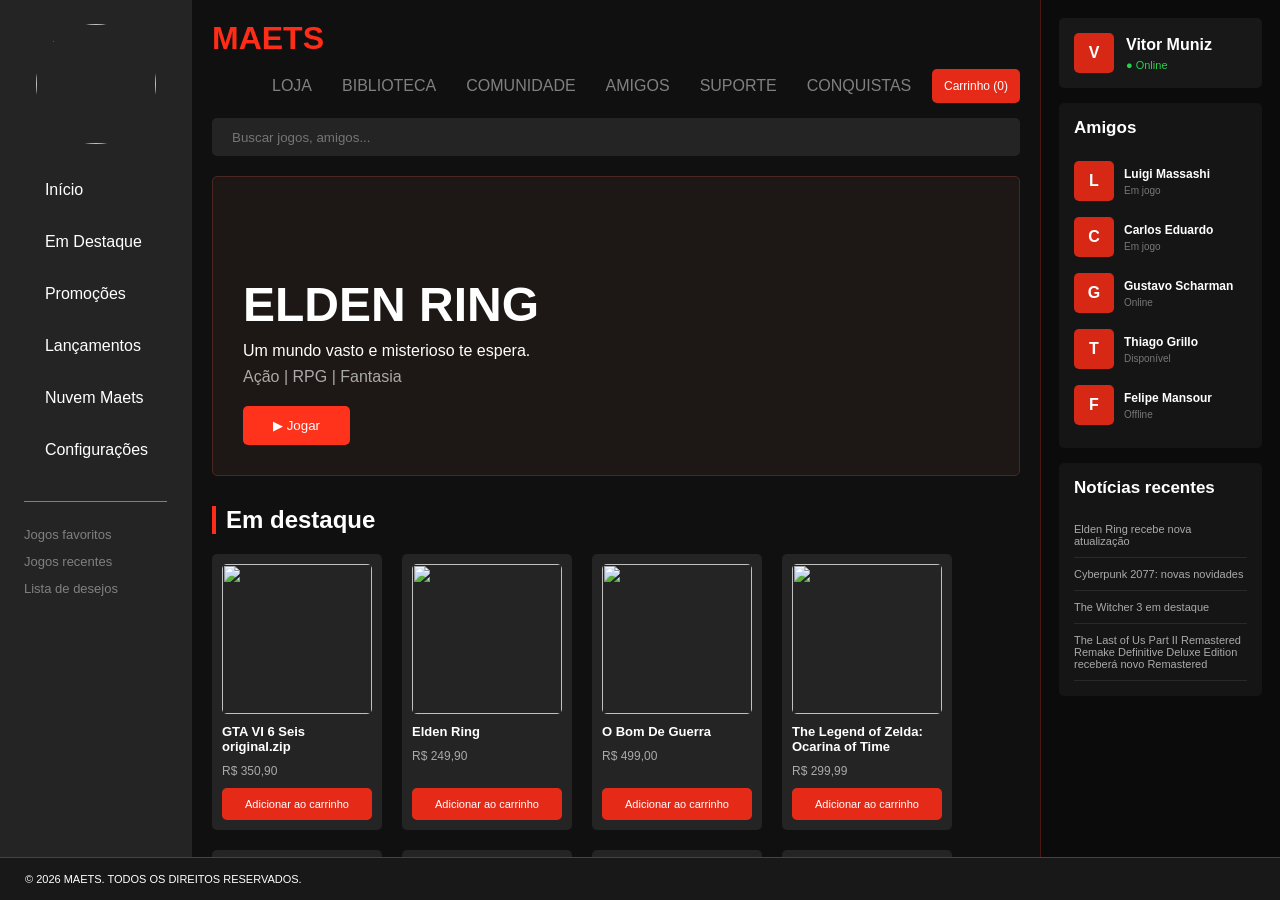
==== index.html @ ad661e53 "Add files via upload Upload do html, css e js com a primeira função (carrinho)" ====
<!DOCTYPE html>
<html lang="pt-br">
<head>
    <meta charset="UTF-8">
    <meta name="viewport" content="width=device-width, initial-scale=1.0">
    <link rel="stylesheet" type="text/css" href="style.css">
    <title>MAETS</title>
    <link rel="icon" type="image/x-icon" href="images/logo.png">
    <style>
    html::-webkit-scrollbar, 
    body::-webkit-scrollbar,
    *::-webkit-scrollbar {
      display: none !important;
    }

    html, body, * {
      -ms-overflow-style: none !important;  
      scrollbar-width: none !important;     
    }
    </style>
    <script src="script.js" defer></script>
</head>
   
<body>

    <div class="maets-page">

        <div class="main-content">

            <aside class="sidebar">

                <img class="logo" src="images/logo.png">

                <nav class="menu">
                    <a href="#">&nbsp; Início</a>
                    <a href="#">&nbsp; Em Destaque</a>
                    <a href="#">&nbsp; Promoções</a>
                    <a href="#">&nbsp; Lançamentos</a>
                    <a href="#">&nbsp; Nuvem Maets</a>
                    <a href="#">&nbsp; Configurações</a>
                </nav>

                <div class="menu-extra">
                    <a href="#">Jogos favoritos</a>
                    <a href="#">Jogos recentes</a>
                    <a href="#">Lista de desejos</a>
                </div>

            </aside>

            <main class="main">

                <div class="top">
                    <h1>MAETS</h1>

                    <div class="top-menu">
                        <a href="#">LOJA</a>
                        <a href="#">BIBLIOTECA</a>
                        <a href="#">COMUNIDADE</a>
                        <a href="#">AMIGOS</a>
                        <a href="#">SUPORTE</a>
                        <a href="#">CONQUISTAS</a>
                    </div>
                </div>

                <div class="search">
                    <input type="text" placeholder="Buscar jogos, amigos...">
                </div>

                <section class="banner">
                    <div class="banner-text">
                        <h2>ELDEN RING</h2>
                        <p>Um mundo vasto e misterioso te espera.</p>
                        <span>Ação | RPG | Fantasia</span>
                        <button>▶ Jogar</button>
                    </div>
                </section>

                <h2 class="titulo">Em destaque</h2>

                <section class="jogos">

                    <a class="jogo">
                        <img src="images/gta_cv.jpg">
                        <strong>GTA VI 6 Seis original.zip</strong>
                        <span>R$ 350,90</span>
                    </a>

                    <a class="jogo">
                        <img src="images/elden_capa.webp">
                        <strong>Elden Ring</strong>
                        <span>R$ 249,90</span>
                    </a>

                    <a class="jogo">
                        <img src="images/bom_cv.jpg">
                        <strong>O Bom De Guerra</strong>
                        <span>R$ 499,00</span>
                    </a>

                     <a class="jogo">
                        <img src="images/zelda.png.jpg">
                        <strong>The Legend of Zelda: Ocarina of Time</strong>
                        <span>R$ 299,99</span>
                    </a>

                    <a class="jogo">
                        <img src="images/residente.jpg">
                        <strong>O Residente do Mal, Os Últimos de Nós</strong>
                        <span>R$ 260,00</span>
                    </a>


                    <a class="jogo">
                        <img src="images/read_dead.avif">
                        <strong>Red Dead Redemption 2</strong>
                        <span>R$ 149,90</span>
                    </a>

                    <a class="jogo">
                        <img src="images/ULTIMODENOS2.jpg">
                        <strong>The Last of Us Part II Remastered Remake Definitive Deluxe Edition
                        </strong>
                        <span>R$ 399,90</span>
                    </a>

                    <a class="jogo">
                        <img src="images/cyber_capa.jpeg">
                        <strong>Cyberpunk 2077</strong>
                        <span>R$ 189,90</span>
                    </a>

                    <a class="jogo">
                        <img src="images/Hollow_Knight_cover.jpg">
                        <strong>Hollow Knight</strong>
                        <span>R$ 36,99</span>
                    </a>
                    
                    <a class="jogo">
                        <img src="images/DARK4.jpg">
                        <strong>Dark Souls IV</strong>
                        <span>R$ 289,90</span>
                    </a>

                    <a class="jogo">
                        <img src="images/silksong_cv.webp">
                        <strong>Hollow Knight: Silksong</strong>
                        <span>R$ 46,97</span>
                    </a>

                    <a class="jogo">
                        <img src="images/the_witcher_cv.jpg">
                        <strong>The Witcher 3</strong>
                        <span>R$ 69,90</span>
                    </a>

                     <a class="jogo">
                        <img src="images/physint_cv.webp">
                        <strong>Physint</strong>
                        <span>R$ 699,00</span>
                    </a>

                    <a class="jogo">
                        <img src="images/CORREIO_SIMULATOR.jpg">
                        <strong>Death Stranding 2: On the Beach</strong>
                        <span>R$ 399,90</span>
                    </a>

                    <a class="jogo">
                        <img src="images/MGS4.jpg">
                        <strong>Metal Gear Solid 4: Guns of the Patriots</strong>
                        <span>R$ 149,90</span>
                    </a>


                </section>

                <h2 class="titulo">Jogos populares</h2>

                <section class="jogos">

                     <a class="jogo">
                        <img src="images/rob_cv.jpg">
                        <strong>Robroquis</strong>
                        <span>R$ 1.099,90</span>
                    </a>

                    <a class="jogo">
                        <img src="images/palw_cv.jpg">
                        <strong>Palworld</strong>
                        <span>R$ 129,90</span>
                    </a>

                    <a class="jogo">
                        <img src="images/bomba_cv.jpg">
                        <strong>Bomba Patch</strong>
                        <span>R$ 25,90</span>
                    </a>

                    <a class="jogo">
                        <img src="images/valorant_cover.webp">
                        <strong>Valorant</strong>
                        <span>Gratuito</span>
                    </a>

                    <a class="jogo">
                        <img src="images/cs2_cv.webp">
                        <strong>Counter-Strike 2</strong>
                        <span>Gratuito</span>
                    </a>

                    <a class="jogo">
                        <img src="images/stardew_cv.jpg">
                        <strong>Stardew Valley</strong>
                        <span>R$ 36,99</span>
                    </a>

                    <a class="jogo">
                        <img src="images/baldurs_cv.avif">
                        <strong>Baldur's Gate 3</strong>
                        <span>R$ 199,90</span>
                    </a>
                    
                    <a class="jogo">
                        <img src="images/ff.jpg">
                        <strong>Free Fire</strong>
                        <span>R$ 9,99</span>
                    </a>


                </section>

            </main>

            <aside class="friends">

                <div class="profile">
                    <div class="avatar">V</div>
                    <div>
                        <strong>Vitor Muniz</strong>
                        <span>● Online</span>
                    </div>
                </div>

                <div class="friend-list">
                    <h2>Amigos</h2>

                    <div class="friend">
                        <div class="avatar">L</div>
                        <div>
                            <strong>Luigi Massashi</strong>
                            <span>Em jogo</span>
                        </div>
                    </div>

                    <div class="friend">
                        <div class="avatar">C</div>
                        <div>
                            <strong>Carlos Eduardo</strong>
                            <span>Em jogo</span>
                        </div>
                    </div>

                    <div class="friend">
                        <div class="avatar">G</div>
                        <div>
                            <strong>Gustavo Scharman</strong>
                            <span>Online</span>
                        </div>
                    </div>

                    <div class="friend">
                        <div class="avatar">T</div>
                        <div>
                            <strong>Thiago Grillo</strong>
                            <span>Disponível</span>
                        </div>
                    </div>

                    <div class="friend">
                        <div class="avatar">F</div>
                        <div>
                            <strong>Felipe Mansour</strong>
                            <span>Offline</span>
                        </div>
                    </div>
                </div>

                <div class="news">
                    <h2>Notícias recentes</h2>
                    <p>Elden Ring recebe nova atualização</p>
                    <p>Cyberpunk 2077: novas novidades</p>
                    <p>The Witcher 3 em destaque</p>
                    <p>The Last of Us Part II Remastered Remake Definitive Deluxe Edition receberá novo Remastered</p>
                </div>

            </aside>

        </div>

        <footer class="footer">
            <p style="font-size: 11px;">&copy; 2026 MAETS. TODOS OS DIREITOS RESERVADOS.</p>
        </footer>

    </div>

</body>
</html>
---- style.css ----
* {
    margin: 0;
    padding: 0;
    box-sizing: border-box;
    color: white;
    font-family: Verdana, Geneva, Tahoma, sans-serif;
}

body {
    background-color: #000000;
}

.maets-page {
    display: flex;
    flex-direction: column;
    height: 100vh;
}

.main-content {
    display: flex;
    flex-direction: row;
    flex: 1;
    overflow: hidden;
}

.sidebar {
    background-color: #242424;
    width: 15%;
    min-width: 190px;
    padding: 24px;
    border-right: 1px solid #4a1717;
}

.logo {
    width: 120px;
    height: 120px;
    border-radius: 60px;
    display: block;
    margin: 0 auto 25px;
}

.menu {
    display: flex;
    flex-direction: column;
    gap: 10px;
}

.menu a {
    text-decoration: none;
    padding: 12px;
    border-radius: 5px;
}

.menu a:hover {
    background-color: #e52b18;
}

.menu-extra {
    display: flex;
    flex-direction: column;
    gap: 12px;
    margin-top: 30px;
    border-top: 1px solid gray;
    padding-top: 25px;
}

.menu-extra a {
    text-decoration: none;
    color: gray;
    font-size: 13px;
}

.menu-extra a:hover {
    color: white;
}

.main {
    background-color: #101010;
    flex: 1;
    padding: 20px;
    overflow-y: auto;
}

.top {
    display: flex;
    flex-direction: row;
    align-items: center;
    margin-bottom: 15px;
}

.top h1 {
    color: #ff2d18;
}

.top-menu {
    display: flex;
    flex-direction: row;
    gap: 30px;
    margin-left: 60px;
}

.top-menu a {
    text-decoration: none;
    color: gray;
}

.top-menu a:hover {
    color: white;
}

.search {
    background-color: #242424;
    border-radius: 5px;
    padding: 10px;
    margin-bottom: 20px;
}

.search input {
    background-color: transparent;
    border: none;
    outline: none;
    margin-left: 10px;
    width: 90%;
}

.banner {
    height: 300px;
    background-color: #1d1715;
    border-radius: 5px;
    border: 1px solid #4a2722;
    display: flex;
    flex-direction: row;
    align-items: flex-end;
    padding: 30px;
    margin-bottom: 30px;
}

.banner-text h2 {
    font-size: 48px;
    margin-bottom: 10px;
}

.banner-text p {
    margin-bottom: 8px;
}

.banner-text span {
    color: #aaa;
}

.banner button {
    display: block;
    background-color: #ff321b;
    border: none;
    border-radius: 5px;
    padding: 12px 30px;
    margin-top: 20px;
    cursor: pointer;
}

.banner button:hover {
    background-color: #ff513d;
}

.titulo {
    margin-bottom: 20px;
    border-left: 4px solid #ff2d18;
    padding-left: 10px;
}

.jogos {
    display: flex;
    flex-direction: row;
    flex-wrap: wrap;
    gap: 20px;
    margin-bottom: 30px;
}

.jogo {
    background-color: #242424;
    width: 170px;
    border-radius: 5px;
    display: flex;
    flex-direction: column;
    padding: 10px;
    gap: 10px;
    text-decoration: none;
    cursor: pointer;
}

.jogo img {
    width: 150px;
    height: 150px;
    border-radius: 5px;
}

.jogo strong {
    font-size: 13px;
}

.jogo span {
    color: #aaa;
    font-size: 12px;
}

.jogo:hover {
    background-color: #4a1717;
}

.friends {
    background-color: #0b0b0b;
    width: 18%;
    min-width: 240px;
    padding: 18px;
    border-left: 1px solid #4a1717;
}

.profile {
    background-color: #181818;
    padding: 15px;
    border-radius: 5px;
    display: flex;
    flex-direction: row;
    align-items: center;
    gap: 12px;
    margin-bottom: 15px;
}

.avatar {
    width: 40px;
    height: 40px;
    border-radius: 5px;
    background-color: #d72816;
    display: flex;
    flex-direction: row;
    align-items: center;
    justify-content: center;
    font-weight: bold;
}

.profile div:last-child {
    display: flex;
    flex-direction: column;
    gap: 5px;
}

.profile span {
    color: #24d34c;
    font-size: 11px;
}

.friend-list,
.news,
.maets-card {
    background-color: #151515;
    border-radius: 5px;
    padding: 15px;
    margin-bottom: 15px;
}

.friend-list h2,
.news h2 {
    font-size: 17px;
    margin-bottom: 15px;
}

.friend {
    display: flex;
    flex-direction: row;
    align-items: center;
    gap: 10px;
    padding: 8px 0;
}

.friend div:last-child {
    display: flex;
    flex-direction: column;
    gap: 4px;
}

.friend strong {
    font-size: 12px;
}

.friend span {
    color: #777;
    font-size: 10px;
}

.news p {
    color: #aaa;
    font-size: 11px;
    padding: 10px 0;
    border-bottom: 1px solid #292929;
}

.maets-card {
    display: flex;
    flex-direction: column;
    align-items: center;
    gap: 8px;
    text-align: center;
}

.maets-card img {
    width: 80px;
    height: 80px;
    border-radius: 40px;
}

.maets-card strong {
    color: #ff2d18;
    font-size: 20px;
}

.maets-card span {
    color: #888;
    font-size: 10px;
}

.footer {
    background-color: #181818;
    border-top: 1px solid #444;
    padding: 15px 25px;
    display: flex;
    flex-direction: row;
    align-items: center;
    gap: 30px;
}

.download {
    display: flex;
    flex-direction: column;
    flex: 1;
    gap: 6px;
    max-width: 450px;
    margin: 0 auto;
}

.barra {
    height: 5px;
    width: 100%;
    background-color: #555;
    border-radius: 3px;
}

.barra div {
    height: 5px;
    width: 42%;
    background-color: #ff2d18;
    border-radius: 3px;
}

@media (max-width: 1000px) {
    .friends {
        display: none;
    }

    .sidebar {
        width: 22%;
    }
}

@media (max-width: 700px) {
    .sidebar {
        display: none;
    }

    .top-menu {
        display: none;
    }

    .jogo {
        width: 150px;
    }

    .jogo img {
        width: 130px;
        height: 130px;
    }
}
html::-webkit-scrollbar {
  display: none;
}

/* Carrinho de compras: estilos para o script.js */
.top {
    flex-wrap: wrap;
    gap: 12px;
}

.abrir-carrinho,
.adicionar-carrinho,
.limpar-carrinho,
.finalizar-carrinho {
    border: none;
    border-radius: 5px;
    padding: 10px 12px;
    background-color: #e52b18;
    color: white;
    cursor: pointer;
    font-size: 12px;
}

.abrir-carrinho {
    margin-left: auto;
    white-space: nowrap;
}

.adicionar-carrinho {
    width: 100%;
    margin-top: auto;
    font-size: 11px;
}

.abrir-carrinho:hover,
.adicionar-carrinho:hover,
.limpar-carrinho:hover,
.finalizar-carrinho:hover {
    background-color: #ff513d;
}

.adicionar-carrinho:disabled,
.limpar-carrinho:disabled,
.finalizar-carrinho:disabled {
    background-color: #444;
    color: #bbb;
    cursor: default;
}

.carrinho-camada {
    position: fixed;
    inset: 0;
    z-index: 100;
    background-color: rgba(0, 0, 0, 0.75);
    display: flex;
    justify-content: flex-end;
}

.carrinho-camada[hidden] {
    display: none;
}

.carrinho-painel {
    width: min(390px, 100%);
    height: 100%;
    background-color: #181818;
    border-left: 1px solid #4a1717;
    padding: 20px;
    display: flex;
    flex-direction: column;
    gap: 16px;
}

.carrinho-cabecalho {
    display: flex;
    justify-content: space-between;
    align-items: center;
    border-bottom: 1px solid #444;
    padding-bottom: 15px;
}

.carrinho-cabecalho h2 {
    font-size: 20px;
}

.fechar-carrinho {
    border: none;
    background: transparent;
    font-size: 22px;
    cursor: pointer;
}

.carrinho-itens {
    flex: 1;
    min-height: 0;
    overflow-y: auto;
}

.carrinho-vazio {
    color: #aaa;
    font-size: 13px;
}

.carrinho-item {
    display: flex;
    align-items: center;
    justify-content: space-between;
    gap: 12px;
    padding: 15px 0;
    border-bottom: 1px solid #333;
}

.carrinho-item > div {
    display: flex;
    flex-direction: column;
    gap: 6px;
    min-width: 0;
}

.carrinho-item strong {
    font-size: 12px;
    overflow-wrap: anywhere;
}

.carrinho-item span {
    color: #aaa;
    font-size: 12px;
}

.carrinho-item button {
    border: none;
    background: transparent;
    color: #ff513d;
    cursor: pointer;
    font-size: 12px;
}

.carrinho-rodape {
    display: flex;
    flex-direction: column;
    gap: 10px;
    border-top: 1px solid #444;
    padding-top: 15px;
}

.carrinho-rodape p {
    font-size: 16px;
    margin-bottom: 5px;
}

.carrinho-aberto {
    overflow: hidden;
}
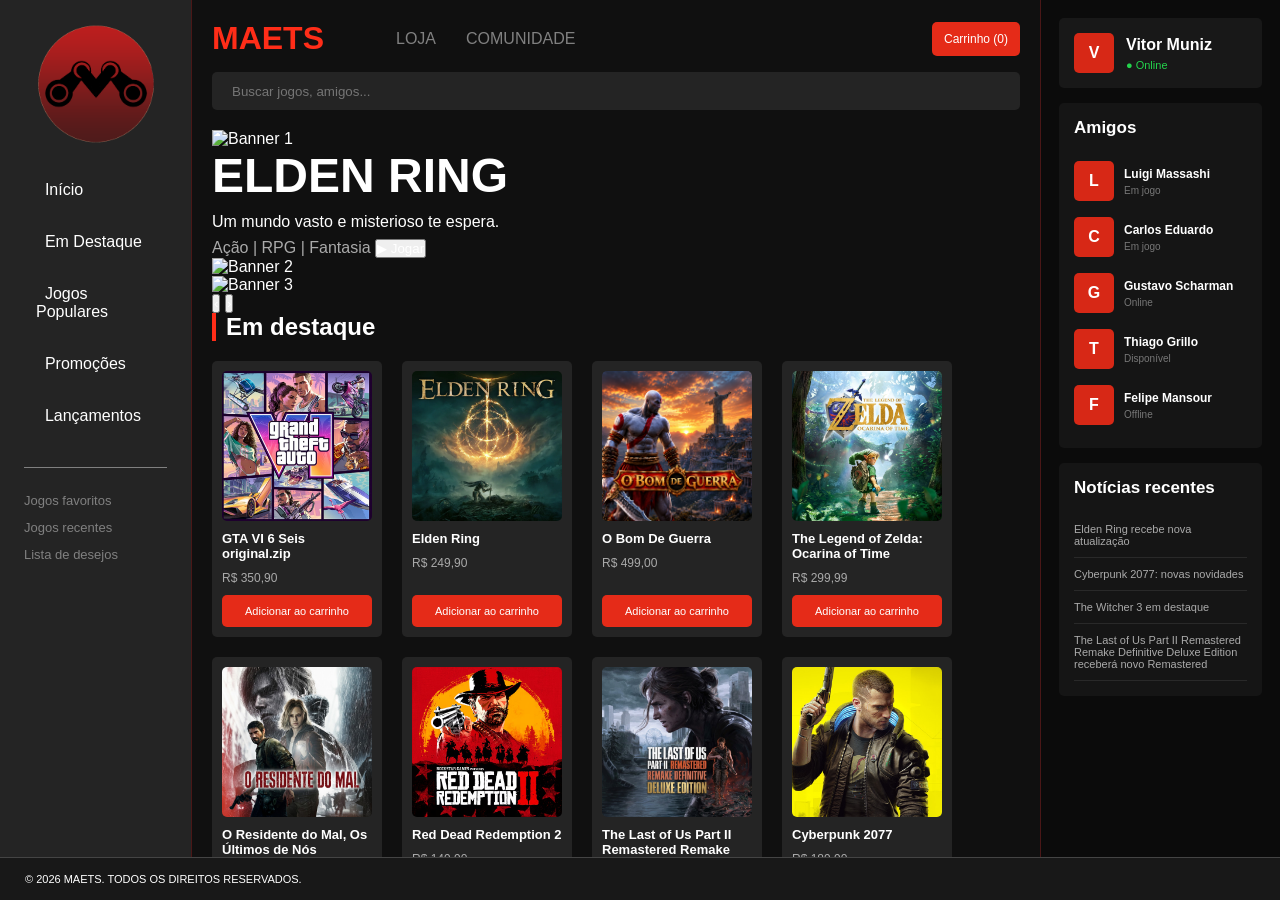
==== commit 0a383e90: "Alterações referentes às atualizações" ====
--- a/index.html
+++ b/index.html
@@ -12,7 +12,6 @@
     *::-webkit-scrollbar {
       display: none !important;
     }
-
     html, body, * {
       -ms-overflow-style: none !important;  
       scrollbar-width: none !important;     
@@ -32,12 +31,11 @@
                 <img class="logo" src="images/logo.png">
 
                 <nav class="menu">
-                    <a href="#">&nbsp; Início</a>
-                    <a href="#">&nbsp; Em Destaque</a>
-                    <a href="#">&nbsp; Promoções</a>
-                    <a href="#">&nbsp; Lançamentos</a>
-                    <a href="#">&nbsp; Nuvem Maets</a>
-                    <a href="#">&nbsp; Configurações</a>
+                    <a href="#inicio">&nbsp; Início</a>
+                    <a href="#destaque">&nbsp; Em Destaque</a>
+                    <a href="#populares">&nbsp; Jogos Populares</a>
+                    <a href="#promocoes">&nbsp; Promoções</a>
+                    <a href="#lancamentos">&nbsp; Lançamentos</a>
                 </nav>
 
                 <div class="menu-extra">
@@ -50,16 +48,12 @@
 
             <main class="main">
 
-                <div class="top">
+                <div class="top" id="inicio">
                     <h1>MAETS</h1>
 
                     <div class="top-menu">
-                        <a href="#">LOJA</a>
-                        <a href="#">BIBLIOTECA</a>
-                        <a href="#">COMUNIDADE</a>
-                        <a href="#">AMIGOS</a>
-                        <a href="#">SUPORTE</a>
-                        <a href="#">CONQUISTAS</a>
+                        <a href="index.html">LOJA</a>
+                        <a href="comunidade.html">COMUNIDADE</a>
                     </div>
                 </div>
 
@@ -67,186 +61,105 @@
                     <input type="text" placeholder="Buscar jogos, amigos...">
                 </div>
 
-                <section class="banner">
-                    <div class="banner-text">
-                        <h2>ELDEN RING</h2>
-                        <p>Um mundo vasto e misterioso te espera.</p>
-                        <span>Ação | RPG | Fantasia</span>
-                        <button>▶ Jogar</button>
-                    </div>
-                </section>
-
+                <!-- CARROSSEL: para adicionar uma imagem, copie um bloco <figure class="slide"> e troque o src -->
+                <section class="carrossel" aria-label="Destaques">
+                    <figure class="slide ativo">
+                        <img src="images/banner1.jpg" alt="Banner 1">
+                        <div class="banner-text">
+                            <h2>ELDEN RING</h2>
+                            <p>Um mundo vasto e misterioso te espera.</p>
+                            <span>Ação | RPG | Fantasia</span>
+                            <button>▶ Jogar</button>
+                        </div>
+                    </figure>
+                    <figure class="slide"><img src="images/banner2.jpg" alt="Banner 2"></figure>
+                    <figure class="slide"><img src="images/banner3.jpg" alt="Banner 3"></figure>
+
+                    <button type="button" class="carrossel-seta carrossel-anterior" aria-label="Imagem anterior">‹</button>
+                    <button type="button" class="carrossel-seta carrossel-proximo" aria-label="Próxima imagem">›</button>
+                    <div class="carrossel-pontos"></div>
+                </section>
+
+                <div id="destaque">
                 <h2 class="titulo">Em destaque</h2>
 
                 <section class="jogos">
-
-                    <a class="jogo">
-                        <img src="images/gta_cv.jpg">
-                        <strong>GTA VI 6 Seis original.zip</strong>
-                        <span>R$ 350,90</span>
-                    </a>
-
-                    <a class="jogo">
-                        <img src="images/elden_capa.webp">
-                        <strong>Elden Ring</strong>
-                        <span>R$ 249,90</span>
-                    </a>
-
-                    <a class="jogo">
-                        <img src="images/bom_cv.jpg">
-                        <strong>O Bom De Guerra</strong>
-                        <span>R$ 499,00</span>
-                    </a>
-
-                     <a class="jogo">
-                        <img src="images/zelda.png.jpg">
-                        <strong>The Legend of Zelda: Ocarina of Time</strong>
-                        <span>R$ 299,99</span>
-                    </a>
-
-                    <a class="jogo">
-                        <img src="images/residente.jpg">
-                        <strong>O Residente do Mal, Os Últimos de Nós</strong>
-                        <span>R$ 260,00</span>
-                    </a>
-
-
-                    <a class="jogo">
-                        <img src="images/read_dead.avif">
-                        <strong>Red Dead Redemption 2</strong>
-                        <span>R$ 149,90</span>
-                    </a>
-
-                    <a class="jogo">
-                        <img src="images/ULTIMODENOS2.jpg">
-                        <strong>The Last of Us Part II Remastered Remake Definitive Deluxe Edition
-                        </strong>
-                        <span>R$ 399,90</span>
-                    </a>
-
-                    <a class="jogo">
-                        <img src="images/cyber_capa.jpeg">
-                        <strong>Cyberpunk 2077</strong>
-                        <span>R$ 189,90</span>
-                    </a>
-
-                    <a class="jogo">
-                        <img src="images/Hollow_Knight_cover.jpg">
-                        <strong>Hollow Knight</strong>
-                        <span>R$ 36,99</span>
-                    </a>
-                    
-                    <a class="jogo">
-                        <img src="images/DARK4.jpg">
-                        <strong>Dark Souls IV</strong>
-                        <span>R$ 289,90</span>
-                    </a>
-
-                    <a class="jogo">
-                        <img src="images/silksong_cv.webp">
-                        <strong>Hollow Knight: Silksong</strong>
-                        <span>R$ 46,97</span>
-                    </a>
-
-                    <a class="jogo">
-                        <img src="images/the_witcher_cv.jpg">
-                        <strong>The Witcher 3</strong>
-                        <span>R$ 69,90</span>
-                    </a>
-
-                     <a class="jogo">
-                        <img src="images/physint_cv.webp">
-                        <strong>Physint</strong>
-                        <span>R$ 699,00</span>
-                    </a>
-
-                    <a class="jogo">
-                        <img src="images/CORREIO_SIMULATOR.jpg">
-                        <strong>Death Stranding 2: On the Beach</strong>
-                        <span>R$ 399,90</span>
-                    </a>
-
-                    <a class="jogo">
-                        <img src="images/MGS4.jpg">
-                        <strong>Metal Gear Solid 4: Guns of the Patriots</strong>
-                        <span>R$ 149,90</span>
-                    </a>
-
-
-                </section>
-
+                    <a class="jogo"><img src="images/gta_cv.jpg"><strong>GTA VI 6 Seis original.zip</strong><span>R$ 350,90</span></a>
+                    <a class="jogo"><img src="images/elden_capa.webp"><strong>Elden Ring</strong><span>R$ 249,90</span></a>
+                    <a class="jogo"><img src="images/bom_cv.jpg"><strong>O Bom De Guerra</strong><span>R$ 499,00</span></a>
+                    <a class="jogo"><img src="images/zelda.png.jpg"><strong>The Legend of Zelda: Ocarina of Time</strong><span>R$ 299,99</span></a>
+                    <a class="jogo"><img src="images/residente.jpg"><strong>O Residente do Mal, Os Últimos de Nós</strong><span>R$ 260,00</span></a>
+                    <a class="jogo"><img src="images/read_dead.avif"><strong>Red Dead Redemption 2</strong><span>R$ 149,90</span></a>
+                    <a class="jogo"><img src="images/ULTIMODENOS2.jpg"><strong>The Last of Us Part II Remastered Remake Definitive Deluxe Edition</strong><span>R$ 399,90</span></a>
+                    <a class="jogo"><img src="images/cyber_capa.jpeg"><strong>Cyberpunk 2077</strong><span>R$ 189,90</span></a>
+                    <a class="jogo"><img src="images/Hollow_Knight_cover.jpg"><strong>Hollow Knight</strong><span>R$ 36,99</span></a>
+                    <a class="jogo"><img src="images/DARK4.jpg"><strong>Dark Souls IV</strong><span>R$ 289,90</span></a>
+                    <a class="jogo"><img src="images/silksong_cv.webp"><strong>Hollow Knight: Silksong</strong><span>R$ 46,97</span></a>
+                    <a class="jogo"><img src="images/the_witcher_cv.jpg"><strong>The Witcher 3</strong><span>R$ 69,90</span></a>
+                    <a class="jogo"><img src="images/physint_cv.webp"><strong>Physint</strong><span>R$ 699,00</span></a>
+                    <a class="jogo"><img src="images/CORREIO_SIMULATOR.jpg"><strong>Death Stranding 2: On the Beach</strong><span>R$ 399,90</span></a>
+                    <a class="jogo"><img src="images/MGS4.jpg"><strong>Metal Gear Solid 4: Guns of the Patriots</strong><span>R$ 149,90</span></a>
+                </section>
+                </div>
+
+                <div id="populares">
                 <h2 class="titulo">Jogos populares</h2>
 
                 <section class="jogos">
-
-                     <a class="jogo">
-                        <img src="images/rob_cv.jpg">
-                        <strong>Robroquis</strong>
-                        <span>R$ 1.099,90</span>
-                    </a>
-
-                    <a class="jogo">
-                        <img src="images/palw_cv.jpg">
-                        <strong>Palworld</strong>
-                        <span>R$ 129,90</span>
-                    </a>
-
-                    <a class="jogo">
-                        <img src="images/bomba_cv.jpg">
-                        <strong>Bomba Patch</strong>
-                        <span>R$ 25,90</span>
-                    </a>
-
-                    <a class="jogo">
-                        <img src="images/valorant_cover.webp">
-                        <strong>Valorant</strong>
-                        <span>Gratuito</span>
-                    </a>
-
-                    <a class="jogo">
-                        <img src="images/cs2_cv.webp">
-                        <strong>Counter-Strike 2</strong>
-                        <span>Gratuito</span>
-                    </a>
-
-                    <a class="jogo">
-                        <img src="images/stardew_cv.jpg">
-                        <strong>Stardew Valley</strong>
-                        <span>R$ 36,99</span>
-                    </a>
-
-                    <a class="jogo">
-                        <img src="images/baldurs_cv.avif">
-                        <strong>Baldur's Gate 3</strong>
-                        <span>R$ 199,90</span>
-                    </a>
-                    
-                    <a class="jogo">
-                        <img src="images/ff.jpg">
-                        <strong>Free Fire</strong>
-                        <span>R$ 9,99</span>
-                    </a>
-
-
-                </section>
+                    <a class="jogo"><img src="images/rob_cv.jpg"><strong>Robroquis</strong><span>R$ 1.099,90</span></a>
+                    <a class="jogo"><img src="images/palw_cv.jpg"><strong>Palworld</strong><span>R$ 129,90</span></a>
+                    <a class="jogo"><img src="images/bomba_cv.jpg"><strong>Bomba Patch</strong><span>R$ 25,90</span></a>
+                    <a class="jogo"><img src="images/valorant_cover.webp"><strong>Valorant</strong><span>Gratuito</span></a>
+                    <a class="jogo"><img src="images/cs2_cv.webp"><strong>Counter-Strike 2</strong><span>Gratuito</span></a>
+                    <a class="jogo"><img src="images/stardew_cv.jpg"><strong>Stardew Valley</strong><span>R$ 36,99</span></a>
+                    <a class="jogo"><img src="images/baldurs_cv.avif"><strong>Baldur's Gate 3</strong><span>R$ 199,90</span></a>
+                    <a class="jogo"><img src="images/ff.jpg"><strong>Free Fire</strong><span>R$ 9,99</span></a>
+                </section>
+                </div>
+
+                <div id="promocoes">
+                <h2 class="titulo">Promoções</h2>
+
+                <section class="jogos">
+                    <a class="jogo"><img src="images/Hollow_Knight_cover.jpg"><strong>Hollow Knight</strong><span>R$ 36,99</span></a>
+                    <a class="jogo"><img src="images/stardew_cv.jpg"><strong>Stardew Valley</strong><span>R$ 36,99</span></a>
+                    <a class="jogo"><img src="images/the_witcher_cv.jpg"><strong>The Witcher 3</strong><span>R$ 69,90</span></a>
+                </section>
+                </div>
+
+                <div id="lancamentos">
+                <h2 class="titulo">Lançamentos</h2>
+
+                <section class="jogos">
+                    <a class="jogo"><img src="images/silksong_cv.webp"><strong>Hollow Knight: Silksong</strong><span>R$ 46,97</span></a>
+                    <a class="jogo"><img src="images/CORREIO_SIMULATOR.jpg"><strong>Death Stranding 2: On the Beach</strong><span>R$ 399,90</span></a>
+                    <a class="jogo"><img src="images/DARK4.jpg"><strong>Dark Souls IV</strong><span>R$ 289,90</span></a>
+                </section>
+                </div>
 
             </main>
 
             <aside class="friends">
 
-                <div class="profile">
-                    <div class="avatar">V</div>
+                <div class="profile" role="button" tabindex="0" aria-expanded="false" aria-controls="perfil-dados">
+                    <div class="avatar">V<img src="images/perfil/vitor.jpg" alt="Foto de Vitor Muniz" onerror="this.remove()"></div>
                     <div>
                         <strong>Vitor Muniz</strong>
                         <span>● Online</span>
                     </div>
                 </div>
 
+                <div class="perfil-dados" id="perfil-dados" hidden>
+                    <p>Nome do perfil <strong>Vitor Muniz</strong></p>
+                    <p>Status <strong id="perfil-status">Online</strong></p>
+                    <p>Jogos <strong id="perfil-jogos">0</strong></p>
+                </div>
+
                 <div class="friend-list">
                     <h2>Amigos</h2>
 
                     <div class="friend">
-                        <div class="avatar">L</div>
+                        <div class="avatar">L<img src="images/perfil/luigi.jpg" alt="Foto de Luigi Massashi" onerror="this.remove()"></div>
                         <div>
                             <strong>Luigi Massashi</strong>
                             <span>Em jogo</span>
@@ -254,7 +167,7 @@
                     </div>
 
                     <div class="friend">
-                        <div class="avatar">C</div>
+                        <div class="avatar">C<img src="images/perfil/carlos.jpg" alt="Foto de Carlos Eduardo" onerror="this.remove()"></div>
                         <div>
                             <strong>Carlos Eduardo</strong>
                             <span>Em jogo</span>
@@ -262,7 +175,7 @@
                     </div>
 
                     <div class="friend">
-                        <div class="avatar">G</div>
+                        <div class="avatar">G<img src="images/perfil/gustavo.jpg" alt="Foto de Gustavo Scharman" onerror="this.remove()"></div>
                         <div>
                             <strong>Gustavo Scharman</strong>
                             <span>Online</span>
@@ -270,7 +183,7 @@
                     </div>
 
                     <div class="friend">
-                        <div class="avatar">T</div>
+                        <div class="avatar">T<img src="images/perfil/thiago.jpg" alt="Foto de Thiago Grillo" onerror="this.remove()"></div>
                         <div>
                             <strong>Thiago Grillo</strong>
                             <span>Disponível</span>
@@ -278,7 +191,7 @@
                     </div>
 
                     <div class="friend">
-                        <div class="avatar">F</div>
+                        <div class="avatar">F<img src="images/perfil/felipe.jpg" alt="Foto de Felipe Mansour" onerror="this.remove()"></div>
                         <div>
                             <strong>Felipe Mansour</strong>
                             <span>Offline</span>
@@ -305,4 +218,4 @@
     </div>
 
 </body>
-</html>+</html>
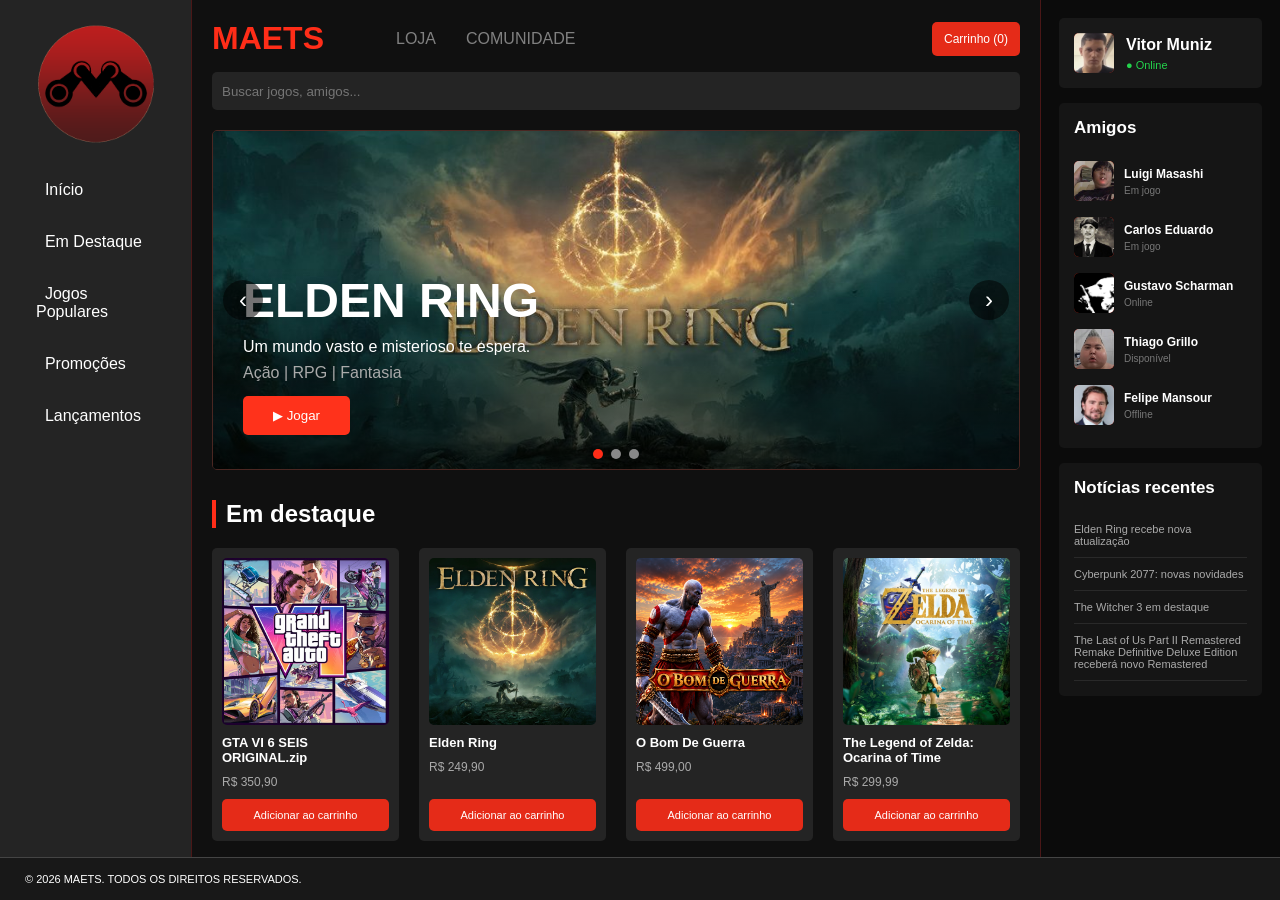
==== commit 023ededb: "Implementação da função de botões implementação das funções de finalização de compra e biblioteca" ====
--- a/index.html
+++ b/index.html
@@ -37,13 +37,6 @@
                     <a href="#promocoes">&nbsp; Promoções</a>
                     <a href="#lancamentos">&nbsp; Lançamentos</a>
                 </nav>
-
-                <div class="menu-extra">
-                    <a href="#">Jogos favoritos</a>
-                    <a href="#">Jogos recentes</a>
-                    <a href="#">Lista de desejos</a>
-                </div>
-
             </aside>
 
             <main class="main">
@@ -64,7 +57,7 @@
                 <!-- CARROSSEL: para adicionar uma imagem, copie um bloco <figure class="slide"> e troque o src -->
                 <section class="carrossel" aria-label="Destaques">
                     <figure class="slide ativo">
-                        <img src="images/banner1.jpg" alt="Banner 1">
+                        <img src="images/banner/elden_ban.webp" alt="Banner 1">
                         <div class="banner-text">
                             <h2>ELDEN RING</h2>
                             <p>Um mundo vasto e misterioso te espera.</p>
@@ -72,8 +65,24 @@
                             <button>▶ Jogar</button>
                         </div>
                     </figure>
-                    <figure class="slide"><img src="images/banner2.jpg" alt="Banner 2"></figure>
-                    <figure class="slide"><img src="images/banner3.jpg" alt="Banner 3"></figure>
+                    <figure class="slide">
+                        <img src="images/banner/bom_bann.png" alt="Banner 2">
+                        <div class="banner-text">
+                             <h2>O BOM DE GUERRA</h2>
+                              <p>Desafie os deuses e enfrente seu destino na rocinha.</p>
+                             <span>Combate | Mitologia | Aventura</span>
+                             <button>▶ Jogar</button>
+                        </div>
+                    </figure>
+                    <figure class="slide">
+                        <img src="images/banner/gta_ban2.jpg" alt="Banner 3">
+                        <div class="banner-text">
+                            <h2>GTA VI 6 SEIS ORIGINAL.zip</h2>
+                            <p>Domine as ruas e escreva sua própria história.</p>
+                            <span>Ação | Aventura | Mundo Aberto | Crime</span>
+                            <button>▶ Jogar</button>
+                        </div>
+                    </figure>
 
                     <button type="button" class="carrossel-seta carrossel-anterior" aria-label="Imagem anterior">‹</button>
                     <button type="button" class="carrossel-seta carrossel-proximo" aria-label="Próxima imagem">›</button>
@@ -84,7 +93,7 @@
                 <h2 class="titulo">Em destaque</h2>
 
                 <section class="jogos">
-                    <a class="jogo"><img src="images/gta_cv.jpg"><strong>GTA VI 6 Seis original.zip</strong><span>R$ 350,90</span></a>
+                    <a class="jogo"><img src="images/gta_cv.jpg"><strong>GTA VI 6 SEIS ORIGINAL.zip</strong><span>R$ 350,90</span></a>
                     <a class="jogo"><img src="images/elden_capa.webp"><strong>Elden Ring</strong><span>R$ 249,90</span></a>
                     <a class="jogo"><img src="images/bom_cv.jpg"><strong>O Bom De Guerra</strong><span>R$ 499,00</span></a>
                     <a class="jogo"><img src="images/zelda.png.jpg"><strong>The Legend of Zelda: Ocarina of Time</strong><span>R$ 299,99</span></a>
@@ -142,7 +151,7 @@
             <aside class="friends">
 
                 <div class="profile" role="button" tabindex="0" aria-expanded="false" aria-controls="perfil-dados">
-                    <div class="avatar">V<img src="images/perfil/vitor.jpg" alt="Foto de Vitor Muniz" onerror="this.remove()"></div>
+                    <div class="avatar">V<img src="images/perfil/vitor.png" alt="Foto de Vitor Muniz" onerror="this.remove()"></div>
                     <div>
                         <strong>Vitor Muniz</strong>
                         <span>● Online</span>
@@ -159,9 +168,9 @@
                     <h2>Amigos</h2>
 
                     <div class="friend">
-                        <div class="avatar">L<img src="images/perfil/luigi.jpg" alt="Foto de Luigi Massashi" onerror="this.remove()"></div>
-                        <div>
-                            <strong>Luigi Massashi</strong>
+                        <div class="avatar">L<img src="images/perfil/luigi.jpg" alt="Foto de Luigi Masashi" onerror="this.remove()"></div>
+                        <div>
+                            <strong>Luigi Masashi</strong>
                             <span>Em jogo</span>
                         </div>
                     </div>
--- a/style.css
+++ b/style.css
@@ -379,11 +379,11 @@
         height: 130px;
     }
 }
+
 html::-webkit-scrollbar {
   display: none;
 }
 
-/* Carrinho de compras: estilos para o script.js */
 .top {
     flex-wrap: wrap;
     gap: 12px;
@@ -532,3 +532,363 @@
 .carrinho-aberto {
     overflow: hidden;
 }
+
+.carrossel {
+    position: relative; 
+    height: clamp(180px, 32vw, 340px);
+    background-color: #1d1715;
+    border: 1px solid #4a2722; 
+    border-radius: 5px;
+    overflow: hidden;
+    margin-bottom: 30px;
+}
+
+.slide {
+    position: absolute;
+    inset: 0;
+    opacity: 0;
+    visibility: hidden;
+    transition: opacity .6s;
+}
+
+.slide.ativo {
+    opacity: 1;
+    visibility: visible;
+}
+
+.slide img {
+    width: 100%;
+    height: 100%;
+    object-fit: cover;
+}
+
+.slide::after {
+    content: "";
+    position: absolute;
+    inset: 0; 
+    background: linear-gradient(transparent 40%, rgba(0, 0, 0, .7));
+    pointer-events: none;
+}
+
+.slide .banner-text {
+    position: absolute;
+    z-index: 1;
+    left: clamp(14px, 4vw, 30px);
+    right: 60px;
+    bottom: 34px;
+}
+
+.slide .banner-text h2 {
+    font-size: clamp(22px, 5vw, 48px);
+}
+
+.slide .banner-text button {
+    display: block;
+    background-color: #ff321b;
+    border: none;
+    border-radius: 5px;
+    padding: 12px 30px;
+    margin-top: 14px;
+    cursor: pointer;
+}
+
+.slide .banner-text button:hover {
+    background-color: #ff513d;
+}
+
+.carrossel-seta {
+    position: absolute;
+    top: 50%;
+    transform: translateY(-50%);
+    z-index: 2;
+    width: 40px;
+    height: 40px;
+    border: none;
+    border-radius: 50%;
+    background-color: rgba(0, 0, 0, .55);
+    font-size: 24px;
+    line-height: 1;
+    cursor: pointer;
+}
+
+.carrossel-seta:hover {
+    background-color: #e52b18;
+}
+
+.carrossel-anterior {
+    left: 10px;
+}
+
+.carrossel-proximo {
+    right: 10px;
+}
+
+.carrossel-pontos {
+    position: absolute;
+    bottom: 10px;
+    left: 50%;
+    transform: translateX(-50%);
+    z-index: 2;
+    display: flex;
+    gap: 8px;
+}
+
+.carrossel-pontos button {
+    width: 10px;
+    height: 10px;
+    padding: 0; 
+    border: none; 
+    border-radius: 50%;
+    background-color: #888;
+    cursor: pointer;
+}
+
+.carrossel-pontos button.ativo {
+    background-color: #ff2d18;
+}
+
+.avatar {
+    position: relative;
+    overflow: hidden;
+    flex: none;
+}
+
+.avatar img {
+    position: absolute;
+    inset: 0;
+    width: 100%;
+    height: 100%;
+    object-fit: cover;
+}
+
+.profile {
+    cursor: pointer;
+}
+
+.profile.offline span {
+    color: #777;
+}
+
+.perfil-dados {
+    display: flex;
+    flex-direction: column;
+    gap: 8px;
+    background-color: #181818;
+    border: 1px solid #4a1717;
+    border-radius: 5px;
+    padding: 12px 15px;
+    margin: -5px 0 15px;
+    font-size: 12px;
+
+}
+
+.perfil-dados[hidden] {
+    display: none;
+}
+
+.perfil-dados p {
+    display: flex;
+    justify-content: space-between;
+    gap: 10px;
+    color: #aaa;
+}
+
+.review-form {
+    display: flex;
+    flex-direction: column;
+    gap: 10px;
+    background-color: #151515;
+    border-radius: 5px;
+    padding: 15px;
+    margin-bottom: 25px;
+}
+
+.review-form input, .review-form select, .review-form textarea {
+    width: 100%;
+    background-color: #242424;
+    border: 1px solid #333;
+    border-radius: 5px;
+    padding: 10px;
+    font-size: 13px;
+}
+
+.review-form option {
+    background-color: #242424;
+}
+
+.review-form textarea {
+    min-height: 100px;
+    resize: vertical;
+}
+
+.review-form button {
+    align-self: flex-start;
+    border: none;
+    border-radius: 5px;
+    padding: 10px 20px;
+    background-color: #e52b18;
+    cursor: pointer;
+}
+
+.review-form button:hover {
+    background-color: #ff513d;
+}
+
+.review {
+    background-color: #151515;
+    border-left: 4px solid #ff2d18;
+    border-radius:
+    5px; padding: 14px;
+    margin-bottom: 12px;
+}
+
+.review-topo {
+    display: flex;
+    flex-wrap: wrap;
+    justify-content: space-between;
+    align-items: center;
+    gap: 8px;
+}
+
+.review p {
+    color: #ccc;
+    font-size: 13px;
+    margin: 8px 0;
+    overflow-wrap: anywhere;
+}
+
+.review small {
+    color: #777;
+}
+
+.estrelas {
+    color: #ffc933;
+}
+
+.review-remover {
+    border: none;
+    background: transparent;
+    color: #ff513d;
+    cursor: pointer;
+    font-size: 12px;
+}
+
+.jogos {
+    display: grid;
+    grid-template-columns: repeat(auto-fill, minmax(160px, 1fr));
+}
+
+.jogo {
+    width: auto;
+    min-width: 0;
+}
+
+.jogo img {
+    width: 100%;
+    height: auto;
+    aspect-ratio: 1 / 1;
+    object-fit: cover;
+}
+
+.jogo strong {
+    overflow-wrap: anywhere;
+}
+
+.search input {
+    width: 100%;
+    margin-left: 0;
+}
+
+.top-menu {
+    display: flex;
+}
+
+@media (max-width: 1000px) {
+    .maets-page {
+        height: auto;
+        min-height: 100vh;
+    }
+    .main-content {
+        flex-direction: column;
+        overflow: visible;
+    }
+    .sidebar {
+        display: flex;
+        align-items: center;
+        gap: 12px;
+        width: 100%;
+        min-width: 0;
+        padding: 10px 14px;
+        border-right: none;
+        border-bottom: 1px solid #4a1717;
+        position: sticky;
+        top: 0;
+        z-index:20;
+    }
+    .logo {
+        width: 44px;
+        height: 44px;
+        border-radius: 50%;
+        margin: 0;
+        flex: none;
+    }
+    .menu {
+        flex: 1;
+        min-width: 0;
+        flex-direction: row;
+        gap: 4px;
+        overflow-x: auto;
+    }
+    .menu a {
+        white-space: nowrap;
+        padding: 8px 10px;
+        font-size: 13px;
+    }
+    .menu-extra {
+        display: none;
+    }
+    .main {
+        flex: none;
+        overflow: visible;
+        padding: 14px;
+    }
+    .friends {
+        display: block;
+        width: 100%;
+        min-width: 0;
+        border-left: none;
+        border-top: 1px solid #4a1717;
+    }
+}
+
+@media (max-width: 700px) {
+    .top-menu {
+        margin-left: 20px;
+        gap: 16px;
+    }
+    .top h1 {
+        font-size: 22px;
+    }
+    .carrossel-seta {
+        width: 32px;
+        height: 32px;
+        font-size: 20px;
+    }
+    .slide .banner-text p, .slide .banner-text span {
+        font-size: 12px;
+    }
+    .slide .banner-text button { 
+        padding: 8px 18px;
+        margin-top: 8px;
+    }
+}
+
+@media (max-width: 420px) {
+    .jogos {
+        grid-template-columns: repeat(2, minmax(0, 1fr));
+        gap: 12px;
+    }
+    .slide .banner-text span {
+        display: none;
+    }
+}
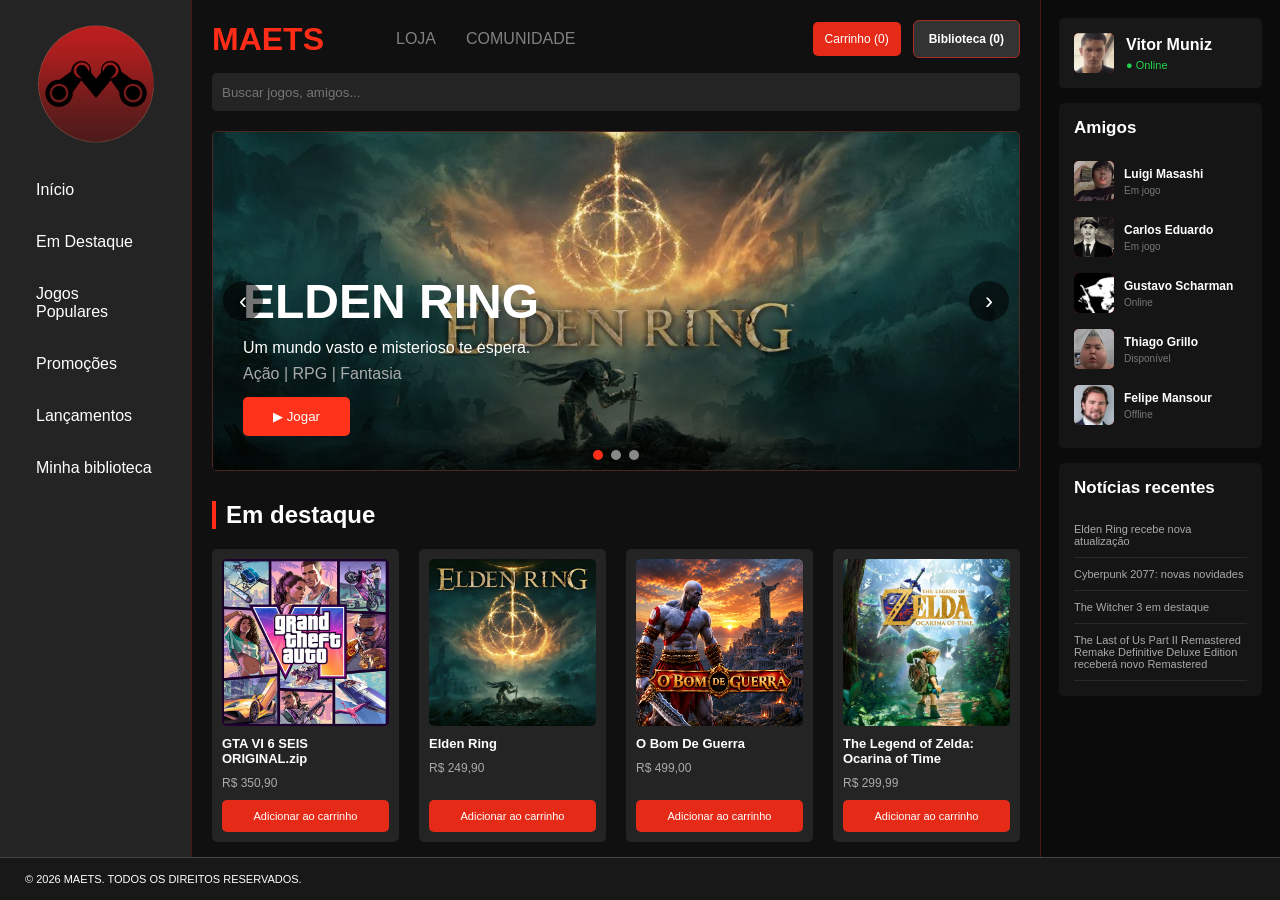
==== commit 6f81e8dd: "Alinhamento dos textos interativos da barra lateral" ====
--- a/index.html
+++ b/index.html
@@ -31,11 +31,11 @@
                 <img class="logo" src="images/logo.png">
 
                 <nav class="menu">
-                    <a href="#inicio">&nbsp; Início</a>
-                    <a href="#destaque">&nbsp; Em Destaque</a>
-                    <a href="#populares">&nbsp; Jogos Populares</a>
-                    <a href="#promocoes">&nbsp; Promoções</a>
-                    <a href="#lancamentos">&nbsp; Lançamentos</a>
+                    <a href="#inicio">Início</a>
+                    <a href="#destaque">Em Destaque</a>
+                    <a href="#populares">Jogos Populares</a>
+                    <a href="#promocoes">Promoções</a>
+                    <a href="#lancamentos">Lançamentos</a>
                 </nav>
             </aside>
 
@@ -54,7 +54,7 @@
                     <input type="text" placeholder="Buscar jogos, amigos...">
                 </div>
 
-                <!-- CARROSSEL: para adicionar uma imagem, copie um bloco <figure class="slide"> e troque o src -->
+                <!-- CARROSSEL -->
                 <section class="carrossel" aria-label="Destaques">
                     <figure class="slide ativo">
                         <img src="images/banner/elden_ban.webp" alt="Banner 1">
--- a/style.css
+++ b/style.css
@@ -687,10 +687,15 @@
 }
 
 .perfil-dados p {
-    display: flex;
-    justify-content: space-between;
+    display: grid;
+    grid-template-columns: minmax(0, 1fr) auto;
+    align-items: center;
     gap: 10px;
     color: #aaa;
+}
+
+.perfil-dados strong {
+    text-align: right;
 }
 
 .review-form {
@@ -836,6 +841,7 @@
         flex: 1;
         min-width: 0;
         flex-direction: row;
+        align-items: center;
         gap: 4px;
         overflow-x: auto;
     }
@@ -892,3 +898,41 @@
         display: none;
     }
 }
+
+/* Checkout fictício e biblioteca MAETS */
+.abrir-biblioteca, .maets-acoes button, .biblioteca-fechar, .biblioteca-card button {
+    border: 0; border-radius: 6px; background: #e52b18; color: #fff;
+    padding: 11px 15px; cursor: pointer; font-weight: bold; font-size: 12px;
+}
+.abrir-biblioteca { white-space: nowrap; background: #333; border: 1px solid #a62c20; }
+.abrir-biblioteca:hover, .maets-acoes button:hover, .biblioteca-fechar:hover, .biblioteca-card button:hover { background: #ff4937; }
+.maets-modal, .maets-biblioteca { position: fixed; inset: 0; z-index: 120; background: rgba(0,0,0,.87); display: flex; justify-content: center; align-items: center; padding: 16px; }
+.maets-modal[hidden], .maets-biblioteca[hidden], .maets-jogar-aviso[hidden], .maets-erro[hidden] { display: none; }
+.maets-dialog { width: min(540px,100%); max-height: 95vh; overflow-y: auto; background: #1b1b1b; border: 1px solid #66241f; padding: 25px; border-radius: 12px; box-shadow: 0 20px 80px #000b; }
+.maets-modal-topo, .maets-total, .maets-resumo-item, .maets-biblioteca-topo { display: flex; justify-content: space-between; align-items: center; gap: 14px; }
+.maets-modal-topo { margin-bottom: 16px; }.maets-modal-topo h2 { font-size: 24px; }
+.maets-fechar { font-size: 22px; border: 0; background: none; cursor: pointer; }
+.maets-aviso { color: #f7c8a5; background: #39271c; border: 1px solid #684125; padding: 12px; border-radius: 6px; font-size: 12px; line-height: 1.6; }
+.maets-resumo { max-height: 180px; overflow-y: auto; margin: 18px 0; }
+.maets-resumo-item { padding: 9px 0; border-bottom: 1px solid #383838; font-size: 12px; }
+.maets-resumo-item span { color: #ddd; }.maets-resumo-item strong { white-space: nowrap; }
+.maets-total { border-top: 1px solid #555; padding: 15px 0; font-size: 17px; }.maets-total strong { color: #ff5a48; }
+.maets-metodos { border: 1px solid #444; border-radius: 7px; padding: 12px; display: grid; gap: 13px; margin-bottom: 20px; }
+.maets-metodos legend { font-size: 13px; padding: 0 6px; }.maets-metodos label { display: flex; gap: 9px; align-items: center; font-size: 13px; cursor: pointer; }
+.maets-metodos input { accent-color: #ff3826; }.maets-acoes { display: flex; justify-content: flex-end; flex-wrap: wrap; gap: 10px; }
+.maets-acoes .maets-voltar { background: #444; }.maets-erro { color: #ff998d; margin: 10px 0; font-size: 13px; }
+.maets-biblioteca { z-index: 130; padding: 0; background: #0e0e0e; align-items: stretch; }
+.maets-biblioteca-pagina { width: 100%; height: 100%; overflow-y: auto; padding: clamp(20px,4vw,60px); }
+.maets-biblioteca-topo { border-bottom: 1px solid #4a2626; padding-bottom: 24px; margin-bottom: 28px; flex-wrap: wrap; }
+.maets-biblioteca-topo h2 { font-size: clamp(26px,3vw,42px); margin: 7px 0; }.maets-sobretitulo { color: #ff513d; font-size: 12px; letter-spacing: 2px; }
+.biblioteca-contagem { color: #aaa; font-size: 13px; }.biblioteca-fechar { background: #292929; border: 1px solid #666; }
+.biblioteca-grade { display: grid; grid-template-columns: repeat(auto-fill, minmax(195px, 1fr)); gap: 22px; }
+.biblioteca-card { background: #1c1c1c; overflow: hidden; border: 1px solid #363636; border-radius: 9px; }
+.biblioteca-card img { width: 100%; aspect-ratio: 4/3; object-fit: cover; display: block; }
+.biblioteca-card-info { display: flex; flex-direction: column; align-items: flex-start; gap: 12px; padding: 16px; }
+.biblioteca-card-info strong { font-size: 14px; line-height: 1.45; }.biblioteca-card-info span { font-size: 12px; color: #52d783; }
+.biblioteca-card button { width: 100%; font-size: 13px; }.biblioteca-vazia { grid-column: 1/-1; text-align: center; padding: 70px 20px; border: 1px dashed #555; border-radius: 8px; }
+.biblioteca-vazia h3 { margin-bottom: 12px; }.biblioteca-vazia p { color: #aaa; line-height: 1.6; }
+.maets-jogar-aviso { padding: 15px; background: #233327; border: 1px solid #406e4b; border-radius: 6px; margin-top: 22px; font-size: 13px; }
+@media(max-width:700px) { .maets-dialog { padding: 18px; }.biblioteca-grade { grid-template-columns: repeat(2,minmax(0,1fr)); gap: 12px; }.biblioteca-card-info { padding: 12px; } }
+@media(max-width:420px) { .biblioteca-grade { grid-template-columns: 1fr; } }
